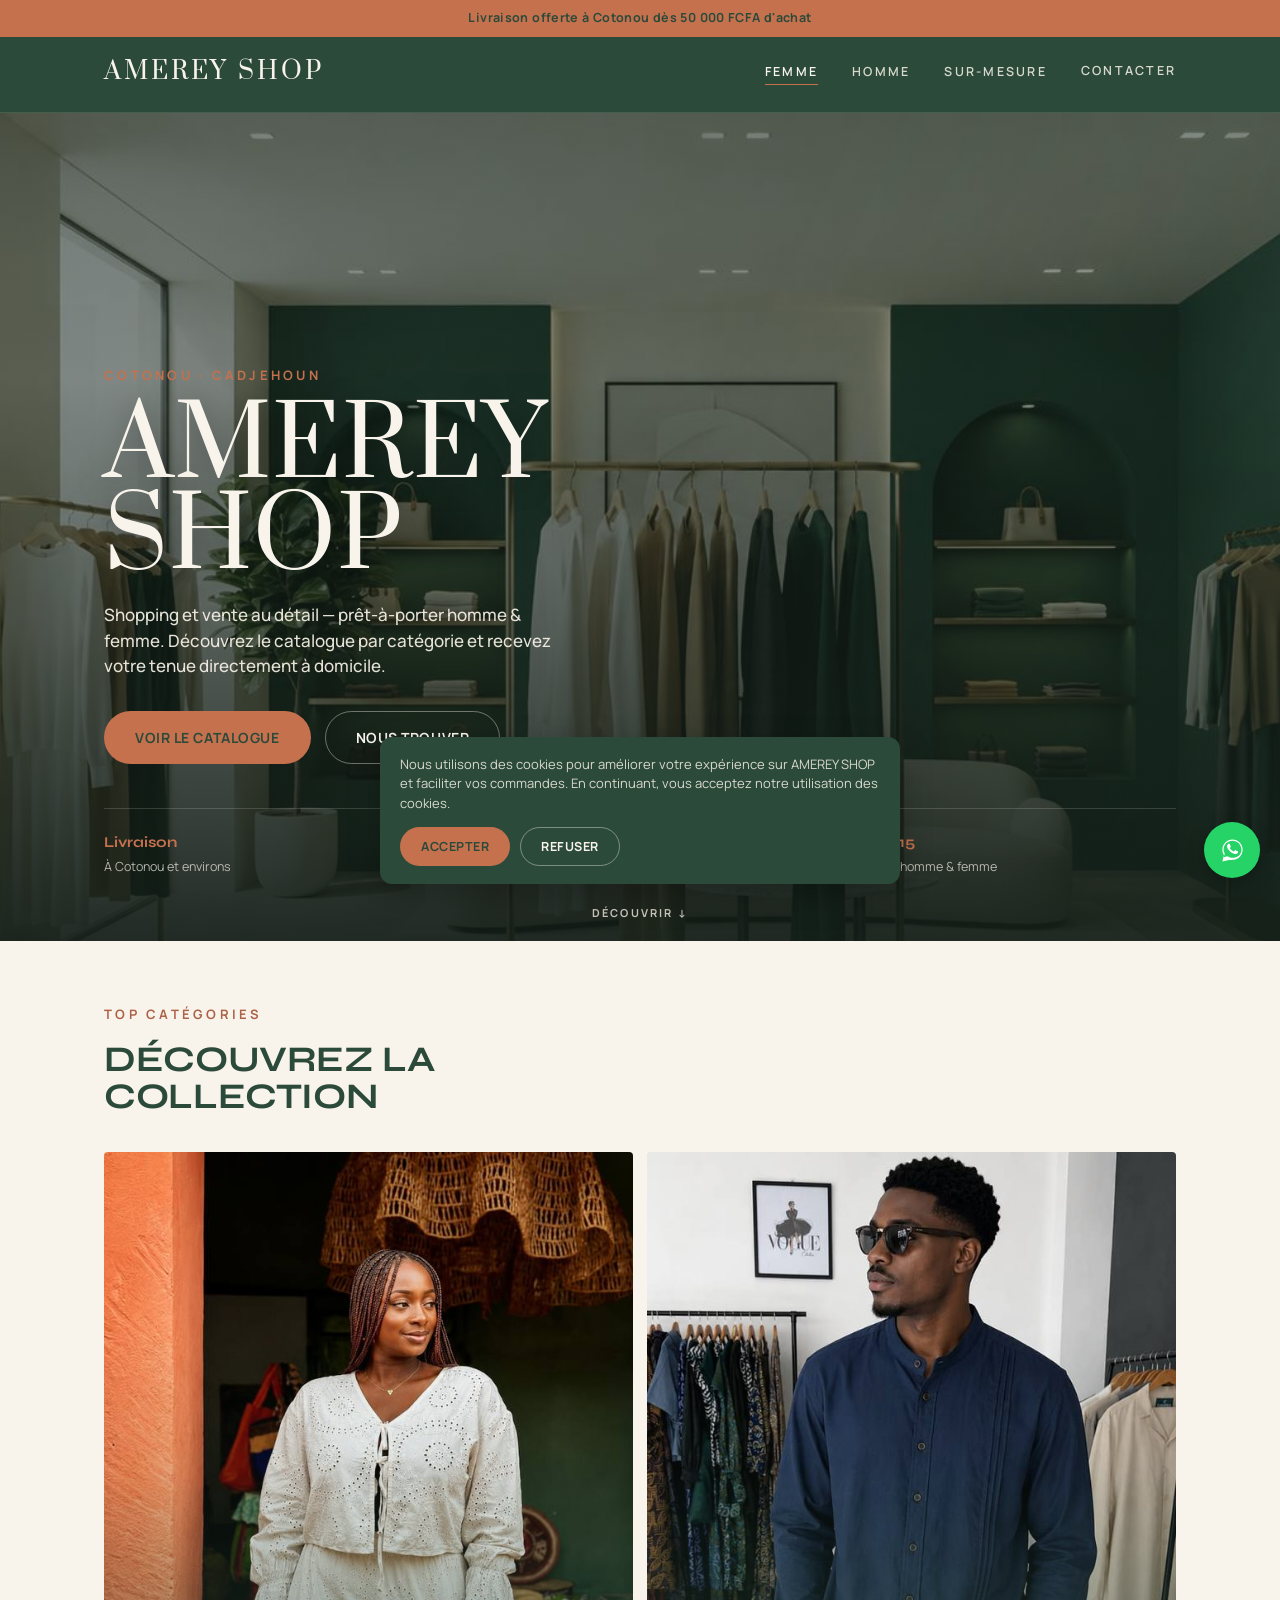
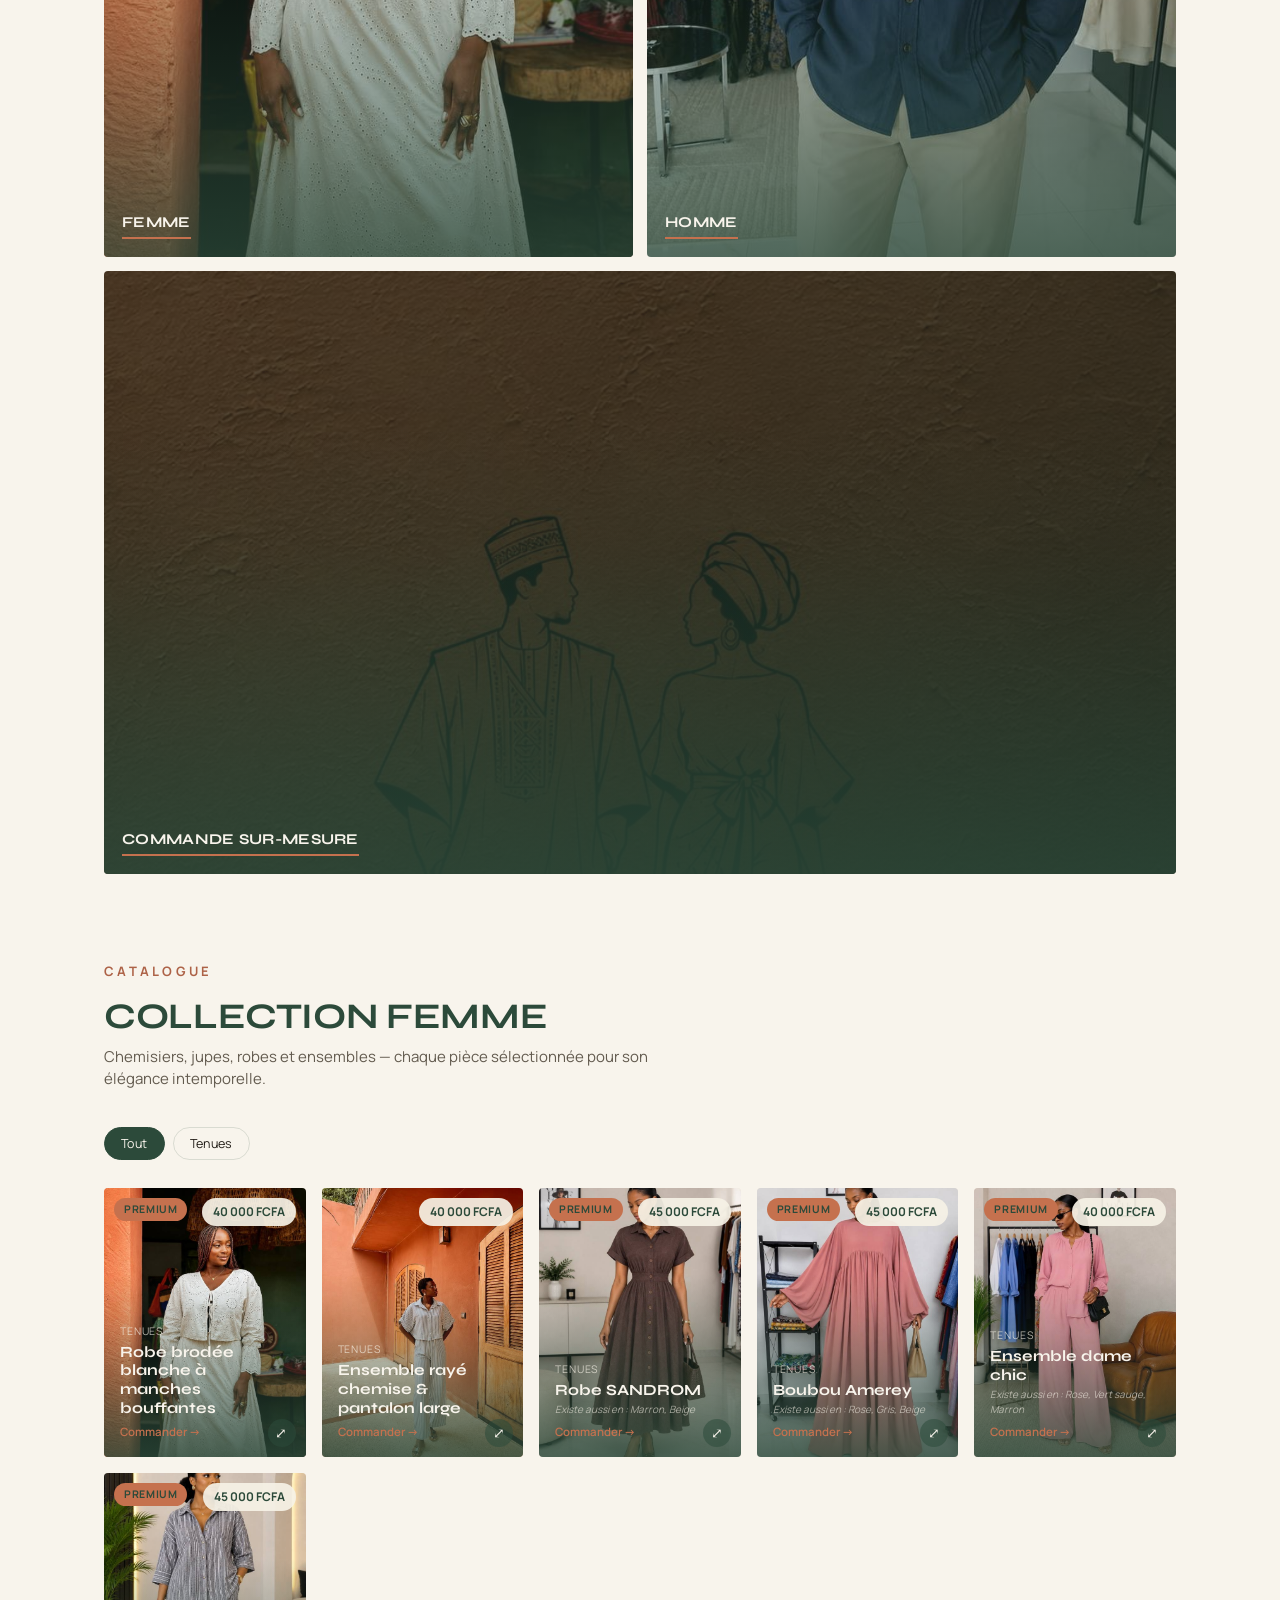
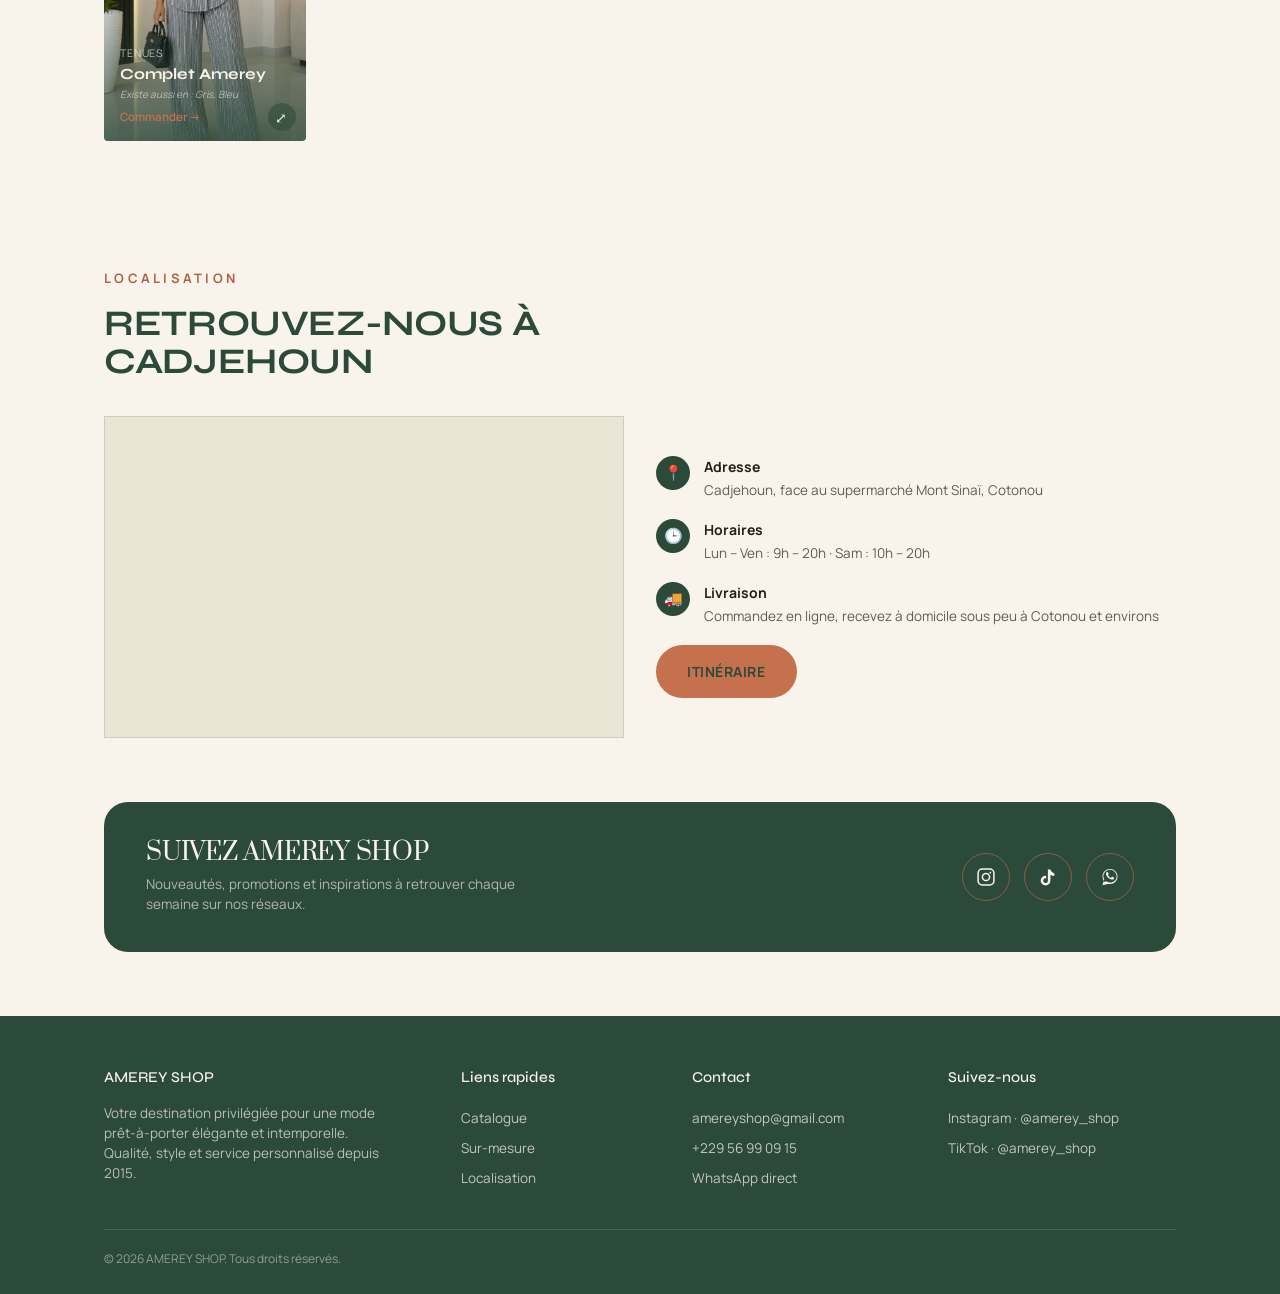
==== index.html @ 490121e1 "Initial version AMEREY SHOP" ====
<!DOCTYPE html>
<html lang="fr">
<head>
<meta charset="UTF-8">
<meta name="viewport" content="width=device-width, initial-scale=1.0">
<title>AMEREY SHOP — Boutique en ligne</title>
<link rel="preconnect" href="https://fonts.googleapis.com">
<link rel="preconnect" href="https://fonts.gstatic.com" crossorigin>
<link href="https://fonts.googleapis.com/css2?family=Prata&family=Syne:wght@600;700;800&family=Manrope:wght@400;500;600;700;800&display=swap" rel="stylesheet">
<link rel="stylesheet" href="assets/css/style.css">
<script src="https://cdnjs.cloudflare.com/ajax/libs/jspdf/2.5.1/jspdf.umd.min.js"></script>
</head>
<body>

<div class="promo-bar">Livraison offerte à Cotonou dès 50 000 FCFA d'achat</div>
<header>
  <div class="headbar">
    <a href="#" class="logo" id="logo-home" title="Recharger la page">AMEREY <b>SHOP</b></a>
    <nav class="tabs" id="tabs">
      <button class="tab-btn active" data-cat="femme">Femme</button>
      <button class="tab-btn" data-cat="homme">Homme</button>
      <button class="tab-btn" data-cat="mesure">Sur-mesure</button>
      <a href="#footer" class="tab-btn" style="text-decoration:none;">Contacter</a>
    </nav>
  </div>
</header>

<section class="hero">
  <div class="hero-photo" aria-hidden="true">
    <img src="[data-uri]" alt="AMEREY SHOP">
  </div>
  <div class="hero-sheen" aria-hidden="true"></div>
  <div class="hero-content">
    <div class="eyebrow reveal in">Cotonou · Cadjehoun</div>
    <h1 class="reveal in" style="font-family:'Prata',serif; font-weight:400; text-transform:uppercase; font-size:clamp(46px, 11vw, 96px); line-height:0.95; letter-spacing:0.01em; text-shadow:0 4px 30px rgba(0,0,0,0.35);">AMEREY<br>Shop</h1>
    <p class="reveal in" style="transition-delay:.15s; max-width:460px; font-size:17px; margin-top:18px;">Shopping et vente au détail — prêt-à-porter homme & femme. Découvrez le catalogue par catégorie et recevez votre tenue directement à domicile.</p>
    <div class="hero-cta reveal in" style="transition-delay:.3s;">
      <a href="#catalogue" class="btn btn-gold" onclick="selectHeroCat('femme')">Voir le catalogue</a>
      <a href="#localisation" class="btn btn-outline">Nous trouver</a>
    </div>
    <div class="hero-strip reveal in" style="transition-delay:.4s;">
      <div><strong>Livraison</strong><span>À Cotonou et environs</span></div>
      <div><strong>Paiement</strong><span>À la livraison ou en boutique</span></div>
      <div><strong>Depuis 2015</strong><span>Prêt-à-porter homme & femme</span></div>
    </div>
  </div>
  <a href="#catalogue" class="scroll-cue">Découvrir ↓</a>
</section>

<section class="sec" style="padding-bottom:24px;">
  <div class="wrap">
    <div class="sec-head reveal">
      <div class="eyebrow">Top catégories</div>
      <h2>Découvrez la collection</h2>
    </div>
    <div class="cat-grid reveal">
      <a href="#catalogue" class="cat-tile" onclick="selectHeroCat('femme')">
        <img src="[data-uri]" alt="Collection Femme">
        <div class="cat-tile-label"><span>Femme</span></div>
      </a>
      <a href="#catalogue" class="cat-tile" onclick="selectHeroCat('homme')">
        <img src="[data-uri]" alt="Collection Homme">
        <div class="cat-tile-label"><span>Homme</span></div>
      </a>
      <a href="#catalogue" class="cat-tile wide cat-tile-solid" onclick="selectHeroCat('mesure')">
        <div class="cat-tile-label"><span>Commande sur-mesure</span></div>
      </a>
    </div>
  </div>
</section>


<section class="sec" id="catalogue">
  <div class="wrap">
    <div class="sec-head reveal">
      <div class="eyebrow">Catalogue</div>
      <h2 id="cat-title">Collection Femme</h2>
      <p id="cat-desc">Chemisiers, jupes, robes et ensembles — chaque pièce sélectionnée pour son élégance intemporelle.</p>
    </div>
    <div class="sub-filters" id="subfilters"></div>
    <div class="grid reveal" id="grid"></div>
</section>

<section class="sec mesure" id="sur-mesure-section">
  <div class="wrap">
    <div class="mesure-inner reveal">
      <div class="mesure-visual">
        <div class="eyebrow">Commande exceptionnelle</div>
        <h3 class="serif">Une tenue sur-mesure, pensée pour vous</h3>
        <p>Vous ne trouvez pas exactement ce qu'il vous faut dans le catalogue ? Décrivez la tenue de vos rêves — tissu, coupe, occasion — et notre styliste vous recontacte sous 24h avec un devis.</p>
        <div class="stitch"><span></span><span></span><span></span><span></span><span></span><span></span><span></span><span></span></div>
        <p style="color:var(--gold); font-size:13px; letter-spacing:0.04em;">Réponse sous 24h · Devis gratuit</p>
      </div>
      <div class="mesure-form" id="mesure-form">
        <div class="wizard-progress" id="wiz-progress">Étape 1 / 9</div>
        <div class="wizard-track"><div class="wizard-track-fill" id="wiz-fill" style="width:11.1%"></div></div>
        <div id="wiz-body">
          <div class="wiz-q">Vous êtes...</div>
          <div class="option-grid">
            <button type="button" class="option-card" data-set="genre" data-val="Femme">Femme</button>
            <button type="button" class="option-card" data-set="genre" data-val="Homme">Homme</button>
          </div>
        </div>
        <div class="wizard-nav">
          <button type="button" class="btn-ghost" id="wiz-prev">← Précédent</button>
          <button type="button" class="btn btn-gold" id="wiz-next">Suivant →</button>
        </div>
      </div>
    </div>
  </div>
</section>

<section class="sec" id="localisation">
  <div class="wrap">
    <div class="sec-head reveal">
      <div class="eyebrow">Localisation</div>
      <h2>Retrouvez-nous à Cadjehoun</h2>
    </div>
    <div class="loc reveal">
      <div class="loc-map">
        <iframe src="https://www.google.com/maps?q=99PF%2BWW7+AMEREY+SHOP,+Cotonou&output=embed" loading="lazy"></iframe>
      </div>
      <div class="loc-info">
        <div class="info-row">
          <div class="info-ico">📍</div>
          <div><strong>Adresse</strong><span>Cadjehoun, face au supermarché Mont Sinaï, Cotonou</span></div>
        </div>
        <div class="info-row">
          <div class="info-ico">🕒</div>
          <div><strong>Horaires</strong><span>Lun – Ven : 9h – 20h · Sam : 10h – 20h</span></div>
        </div>
        <div class="info-row">
          <div class="info-ico">🚚</div>
          <div><strong>Livraison</strong><span>Commandez en ligne, recevez à domicile sous peu à Cotonou et environs</span></div>
        </div>
        <a href="https://maps.app.goo.gl/qARGwQiENpF7fycM7?g_st=ac" class="btn btn-gold" style="width:fit-content;">Itinéraire</a>
      </div>
    </div>
  </div>
</section>

<section class="sec" style="padding-top:0;">
  <div class="wrap">
    <div class="social-strip reveal">
      <div>
        <h3>Suivez AMEREY SHOP</h3>
        <p>Nouveautés, promotions et inspirations à retrouver chaque semaine sur nos réseaux.</p>
      </div>
      <div class="social-icons">
        <a href="https://www.instagram.com/amerey_shop?igsh=MXkwNG5ocHAyNnFjMQ==" target="_blank" rel="noopener" aria-label="Instagram">
          <svg viewBox="0 0 24 24" fill="none" stroke="currentColor" stroke-width="1.8"><rect x="2.5" y="2.5" width="19" height="19" rx="5"/><circle cx="12" cy="12" r="4.3"/><circle cx="17.2" cy="6.8" r="1.1" fill="currentColor" stroke="none"/></svg>
        </a>
        <a href="https://www.tiktok.com/@amerey_shop?_r=1&_t=ZS-98S5Miz7LRU" target="_blank" rel="noopener" aria-label="TikTok">
          <svg viewBox="0 0 24 24" fill="currentColor"><path d="M16.6 5.82c-.9-.62-1.53-1.6-1.7-2.72h-3.02v13.3c0 1.55-1.26 2.8-2.8 2.8a2.8 2.8 0 0 1 0-5.6c.28 0 .54.04.8.11V10.6a5.83 5.83 0 0 0-.8-.06 5.84 5.84 0 1 0 5.83 5.84V9.3a8.5 8.5 0 0 0 4.7 1.42V7.7a5.55 5.55 0 0 1-3.01-1.88z"/></svg>
        </a>
        <a href="https://wa.me/22956990915" aria-label="WhatsApp">
          <svg viewBox="0 0 32 32" fill="currentColor"><path d="M16.001 3C9.373 3 4 8.373 4 15c0 2.386.702 4.607 1.912 6.47L4 29l7.72-1.86A11.93 11.93 0 0 0 16 27c6.628 0 12-5.373 12-12S22.629 3 16.001 3zm0 21.6c-1.98 0-3.83-.58-5.38-1.58l-.385-.24-4.58 1.1 1.12-4.47-.25-.4A9.55 9.55 0 0 1 5.4 15c0-5.85 4.75-10.6 10.6-10.6S26.6 9.15 26.6 15 21.85 24.6 16.001 24.6zm5.86-7.94c-.32-.16-1.9-.94-2.19-1.05-.29-.1-.5-.16-.72.16-.21.32-.82 1.05-1.01 1.26-.19.21-.37.24-.69.08-.32-.16-1.34-.49-2.55-1.57-.94-.84-1.58-1.87-1.76-2.19-.19-.32-.02-.49.14-.65.14-.14.32-.37.48-.55.16-.19.21-.32.32-.53.1-.21.05-.4-.03-.56-.08-.16-.72-1.73-.98-2.37-.26-.62-.53-.54-.72-.55h-.61c-.21 0-.56.08-.85.4-.29.32-1.12 1.1-1.12 2.67 0 1.57 1.15 3.09 1.31 3.3.16.21 2.26 3.45 5.47 4.84.76.33 1.36.53 1.82.67.77.24 1.46.21 2.01.13.61-.09 1.9-.78 2.17-1.53.27-.75.27-1.39.19-1.53-.08-.13-.29-.21-.61-.37z"/></svg>
        </a>
      </div>
    </div>
  </div>
</section>

<footer id="footer">
  <div class="wrap">
    <div class="foot-grid">
      <div>
        <h4>AMEREY SHOP</h4>
        <p style="font-size:13.5px; max-width:280px; color:rgba(247,242,231,0.7);">Votre destination privilégiée pour une mode prêt-à-porter élégante et intemporelle. Qualité, style et service personnalisé depuis 2015.</p>
      </div>
      <div>
        <h4>Liens rapides</h4>
        <a href="#catalogue" onclick="selectHeroCat('femme')">Catalogue</a>
        <a href="#sur-mesure-section" onclick="selectHeroCat('mesure')">Sur-mesure</a>
        <a href="#localisation">Localisation</a>
      </div>
      <div>
        <h4>Contact</h4>
        <a href="mailto:amereyshop@gmail.com">amereyshop@gmail.com</a>
        <a href="tel:+22956990915">+229 56 99 09 15</a>
        <a href="https://wa.me/22956990915">WhatsApp direct</a>
      </div>
      <div>
        <h4>Suivez-nous</h4>
        <a href="https://www.instagram.com/amerey_shop?igsh=MXkwNG5ocHAyNnFjMQ==" target="_blank" rel="noopener">Instagram · @amerey_shop</a>
        <a href="https://www.tiktok.com/@amerey_shop?_r=1&_t=ZS-98S5Miz7LRU" target="_blank" rel="noopener">TikTok · @amerey_shop</a>
      </div>
    </div>
    <div class="foot-bottom">
      <span>© 2026 AMEREY SHOP. Tous droits réservés.</span>
    </div>
  </div>
</footer>

<div class="cookie-banner" id="cookie-banner">
  <p>Nous utilisons des cookies pour améliorer votre expérience sur AMEREY SHOP et faciliter vos commandes. En continuant, vous acceptez notre utilisation des cookies.</p>
  <div class="cookie-actions">
    <button type="button" class="btn btn-gold" id="cookie-accept">Accepter</button>
    <button type="button" class="btn btn-outline" style="border-color:rgba(247,242,231,0.4); color:var(--cream);" id="cookie-refuse">Refuser</button>
  </div>
</div>

<a href="https://wa.me/22956990915" class="fab" aria-label="Commander sur WhatsApp">
  <svg viewBox="0 0 32 32" fill="#fff"><path d="M16.001 3C9.373 3 4 8.373 4 15c0 2.386.702 4.607 1.912 6.47L4 29l7.72-1.86A11.93 11.93 0 0 0 16 27c6.628 0 12-5.373 12-12S22.629 3 16.001 3zm0 21.6c-1.98 0-3.83-.58-5.38-1.58l-.385-.24-4.58 1.1 1.12-4.47-.25-.4A9.55 9.55 0 0 1 5.4 15c0-5.85 4.75-10.6 10.6-10.6S26.6 9.15 26.6 15 21.85 24.6 16.001 24.6zm5.86-7.94c-.32-.16-1.9-.94-2.19-1.05-.29-.1-.5-.16-.72.16-.21.32-.82 1.05-1.01 1.26-.19.21-.37.24-.69.08-.32-.16-1.34-.49-2.55-1.57-.94-.84-1.58-1.87-1.76-2.19-.19-.32-.02-.49.14-.65.14-.14.32-.37.48-.55.16-.19.21-.32.32-.53.1-.21.05-.4-.03-.56-.08-.16-.72-1.73-.98-2.37-.26-.62-.53-.54-.72-.55h-.61c-.21 0-.56.08-.85.4-.29.32-1.12 1.1-1.12 2.67 0 1.57 1.15 3.09 1.31 3.3.16.21 2.26 3.45 5.47 4.84.76.33 1.36.53 1.82.67.77.24 1.46.21 2.01.13.61-.09 1.9-.78 2.17-1.53.27-.75.27-1.39.19-1.53-.08-.13-.29-.21-.61-.37z"/></svg>
</a>

<div id="lightbox" class="lightbox">
  <button type="button" id="lightbox-close" class="lightbox-close" aria-label="Fermer">✕</button>
  <div class="lightbox-inner">
    <img id="lightbox-img" src="" alt="">
    <div id="lightbox-caption" class="lightbox-caption"></div>
  </div>
</div>

<script src="assets/js/site-data.js"></script>
<script src="assets/js/app.js"></script>
</body>
</html>
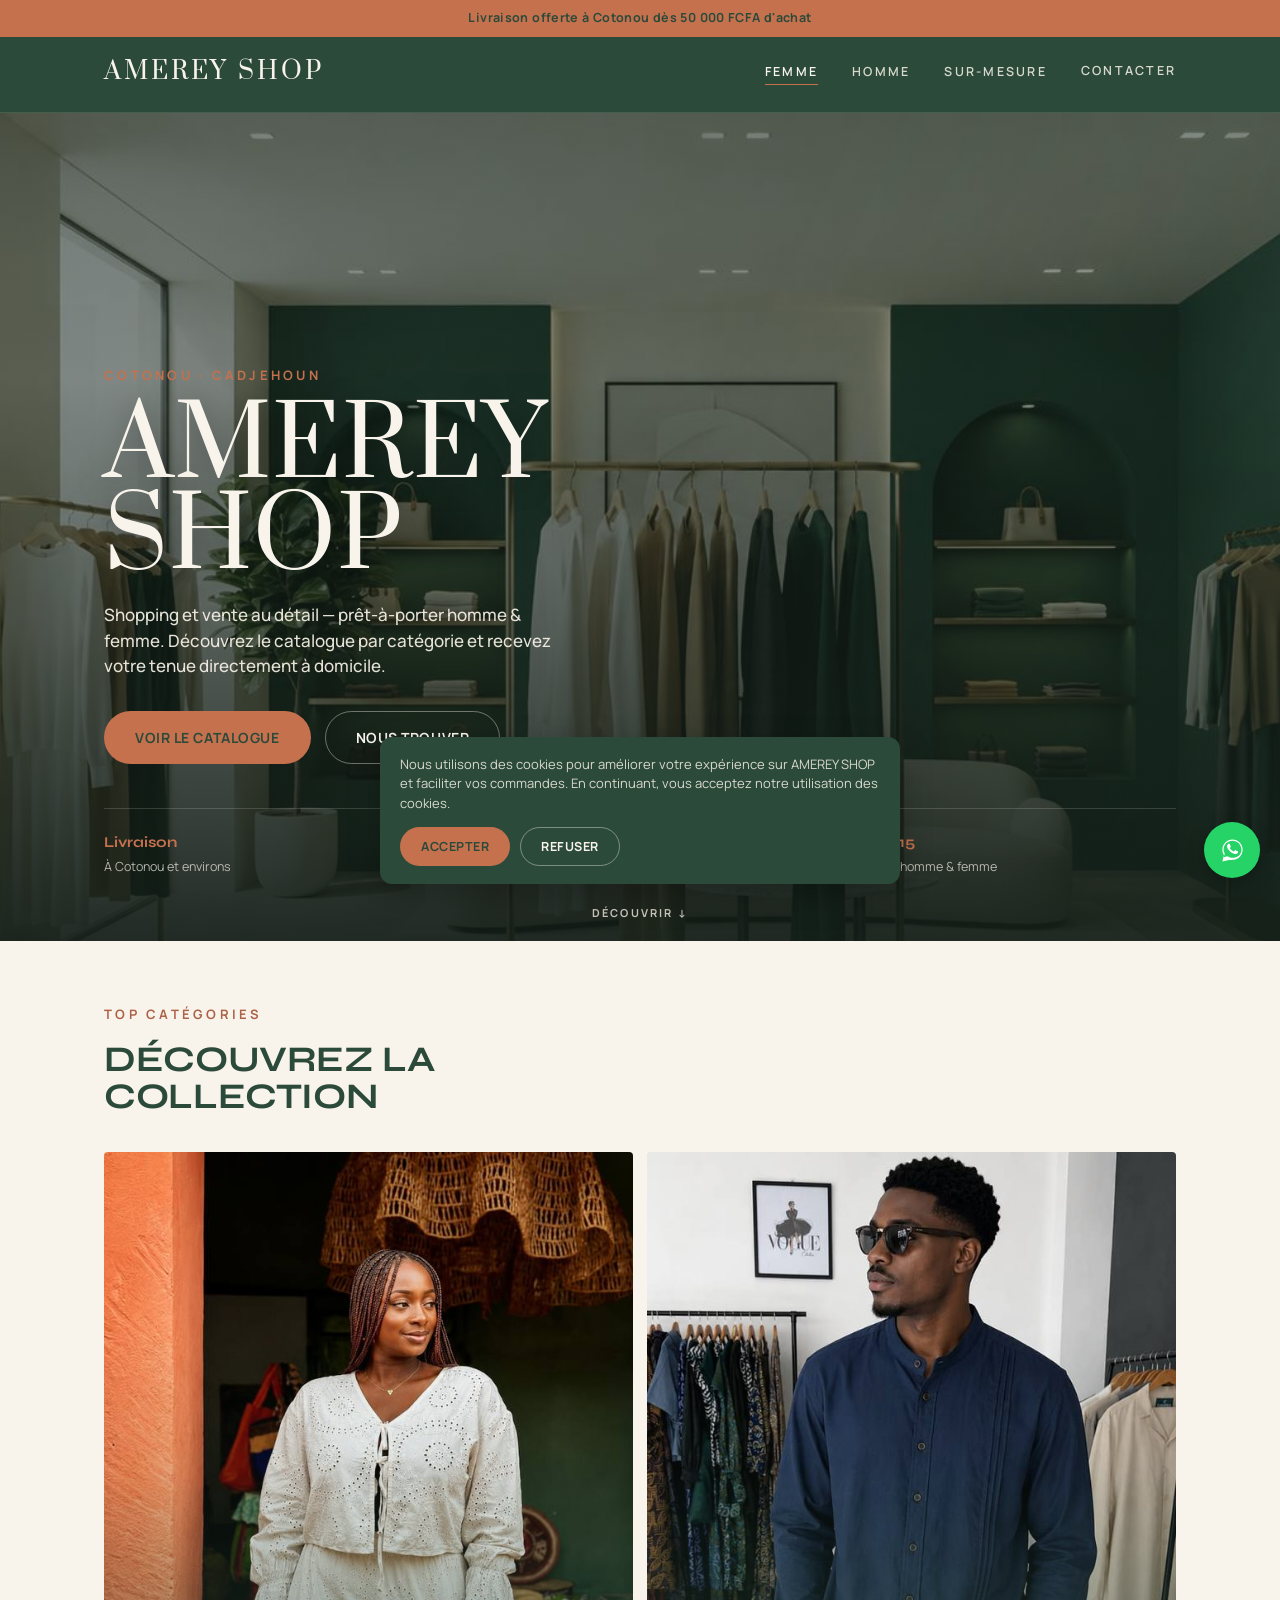
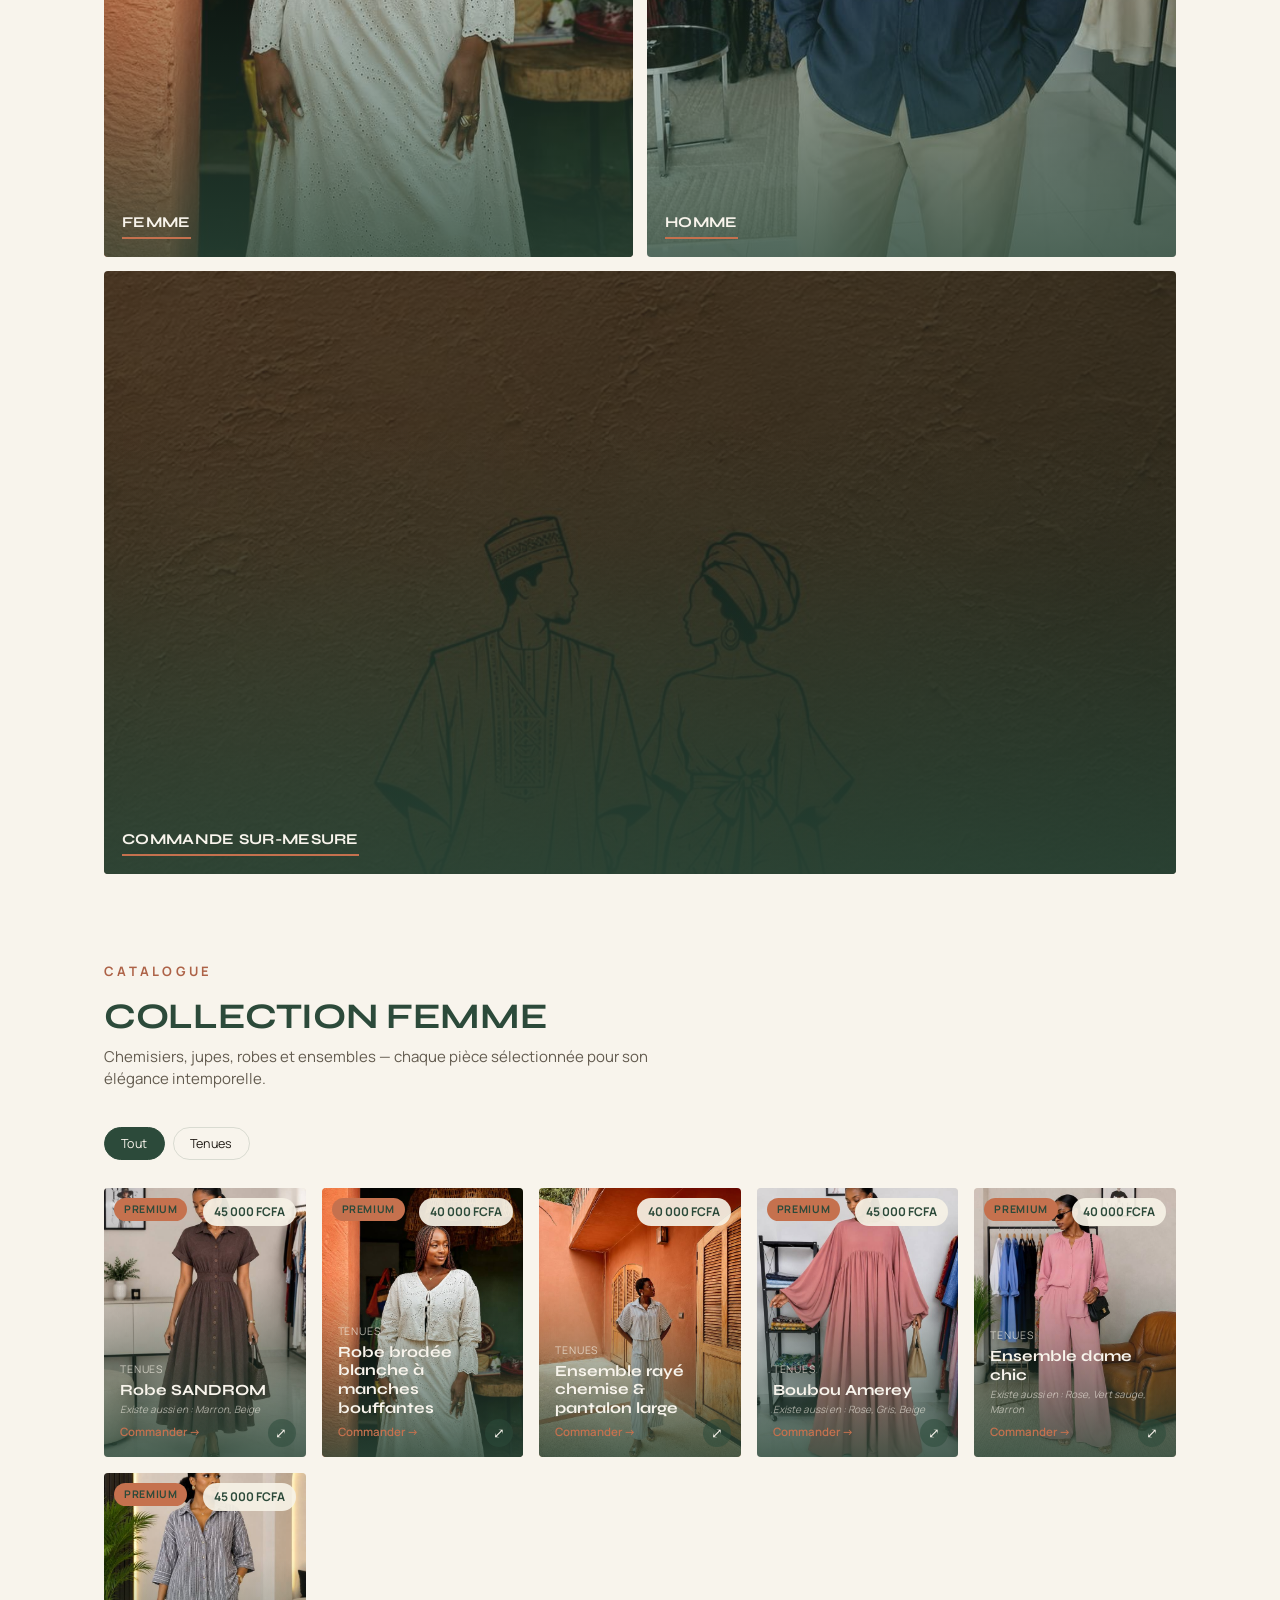
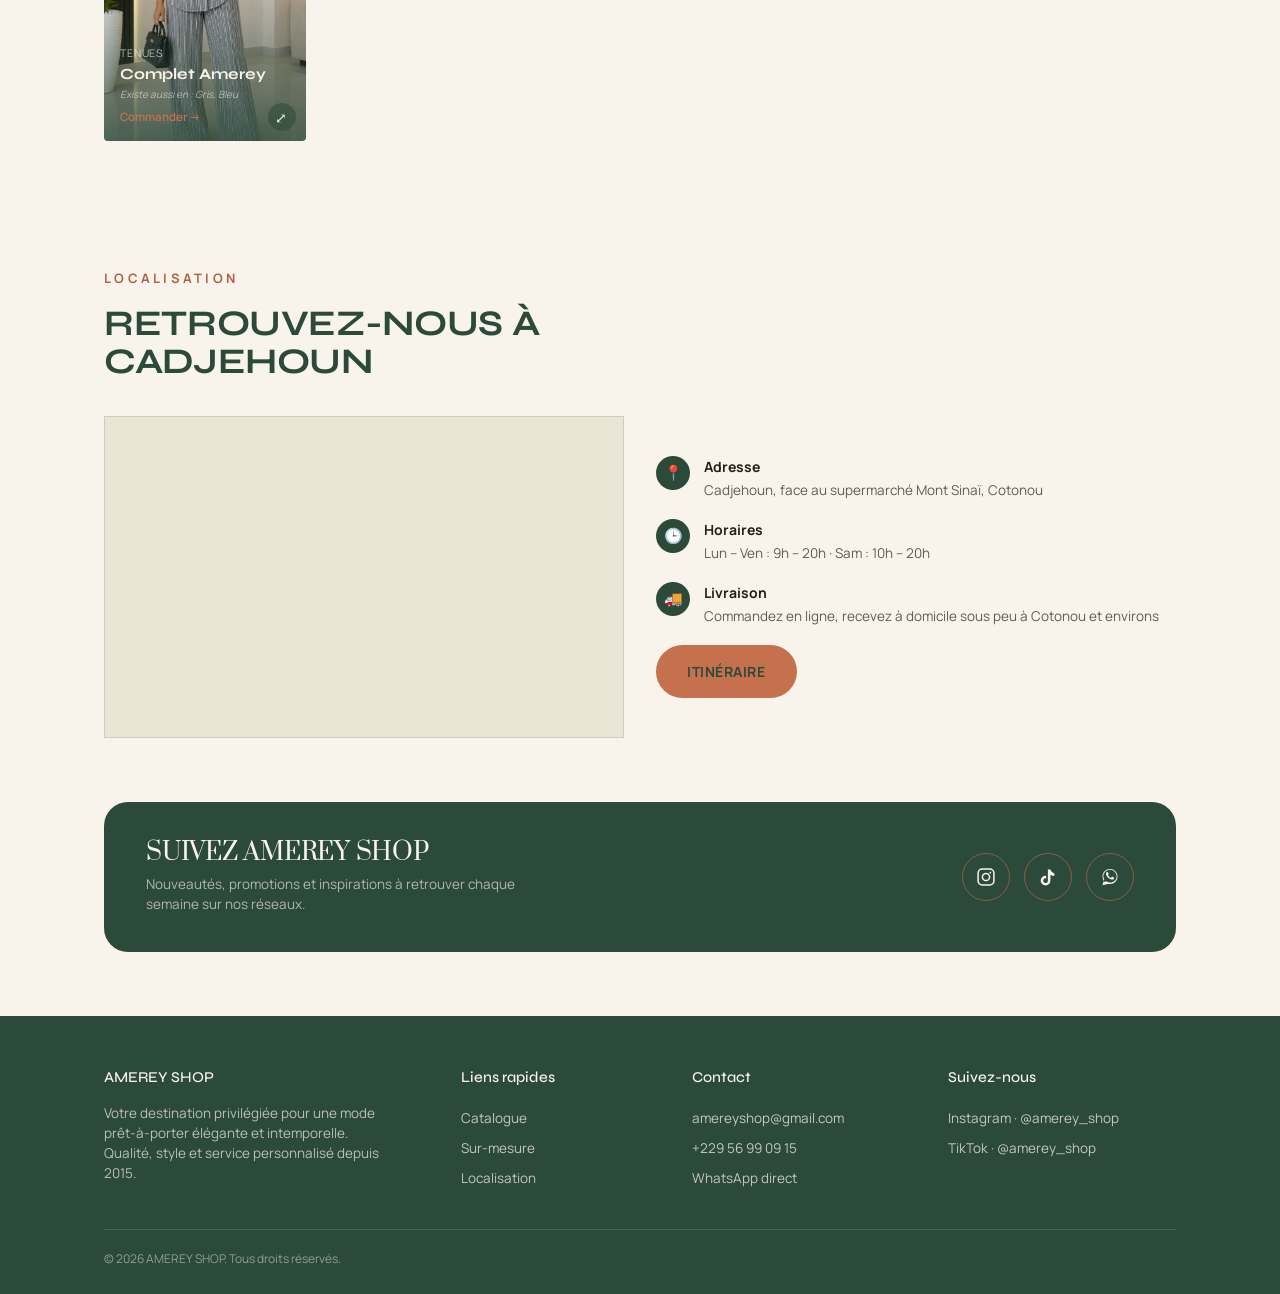
==== commit 4b388b7f: "Sort les images base64 du HTML et du CSS dans des fichiers Les 4 images de mise en page (accueil, vi" ====
--- a/index.html
+++ b/index.html
@@ -27,7 +27,7 @@
 
 <section class="hero">
   <div class="hero-photo" aria-hidden="true">
-    <img src="[data-uri]" alt="AMEREY SHOP">
+    <img src="assets/images/site/hero.jpg" alt="AMEREY SHOP" fetchpriority="high">
   </div>
   <div class="hero-sheen" aria-hidden="true"></div>
   <div class="hero-content">
@@ -55,11 +55,11 @@
     </div>
     <div class="cat-grid reveal">
       <a href="#catalogue" class="cat-tile" onclick="selectHeroCat('femme')">
-        <img src="[data-uri]" alt="Collection Femme">
+        <img src="assets/images/site/collection_femme.jpg" alt="Collection Femme" loading="lazy">
         <div class="cat-tile-label"><span>Femme</span></div>
       </a>
       <a href="#catalogue" class="cat-tile" onclick="selectHeroCat('homme')">
-        <img src="[data-uri]